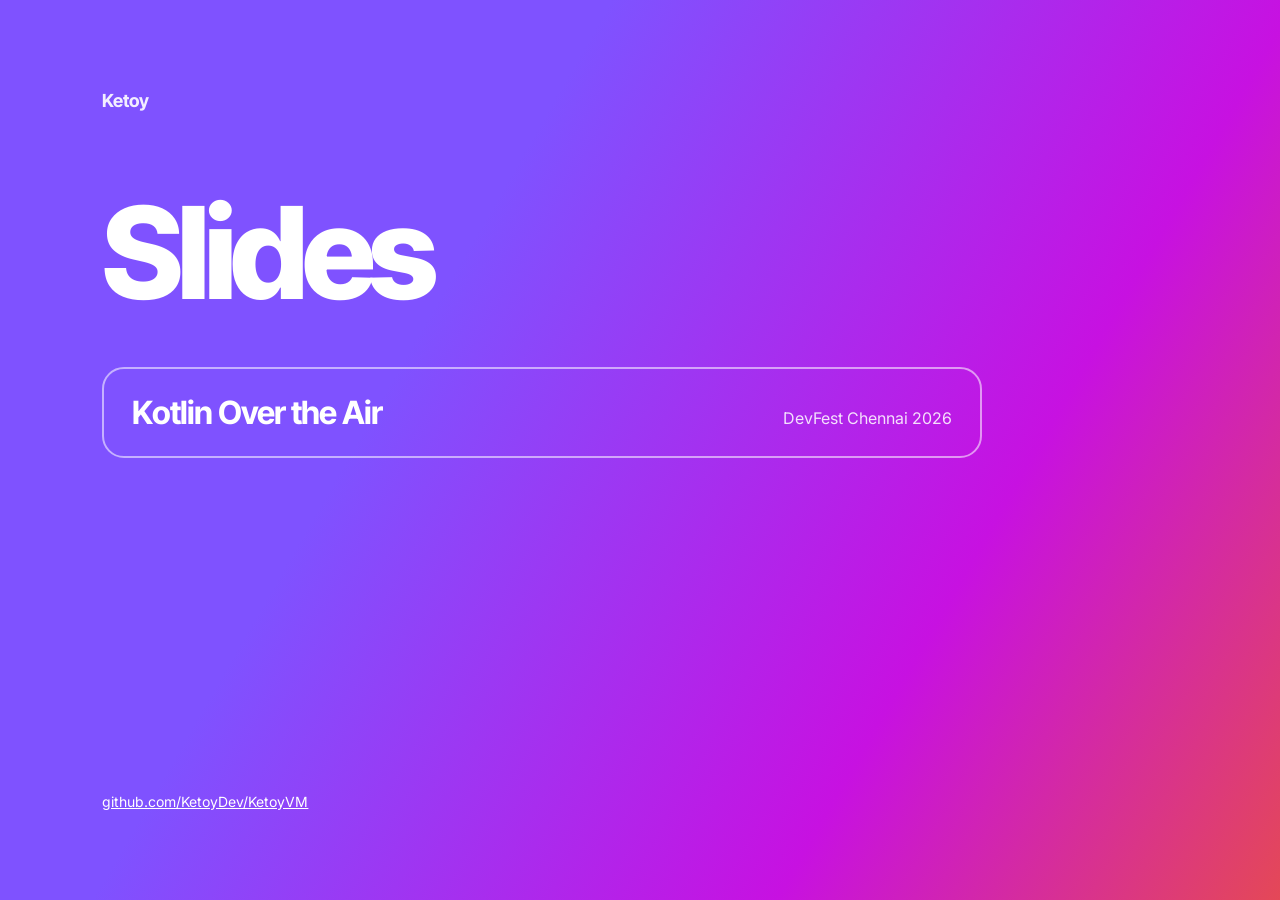
==== index.html @ d12cdced "DevFest Chennai 2026: Kotlin Over the Air Static site for slides.ketoy.dev. Landing page at the root" ====
<!doctype html>
<html lang="en">
<head>
  <meta charset="utf-8">
  <meta name="viewport" content="width=device-width, initial-scale=1">
  <title>Ketoy Slides</title>
  <meta name="description" content="Talk decks from the KetoyVM team.">
  <link rel="preconnect" href="https://fonts.googleapis.com">
  <link rel="stylesheet" href="https://fonts.googleapis.com/css2?family=Inter+Tight:wght@600;700;800&family=Inter:wght@400;500;600&display=swap">
  <style>
    :root {
      --k-purple: #7F52FF;
      --k-magenta: #C711E1;
      --k-coral: #E44857;
      --white-80: rgba(255, 255, 255, .86);
    }
    * { box-sizing: border-box; }
    html, body { margin: 0; min-height: 100%; }
    body {
      min-height: 100vh;
      background: linear-gradient(120deg, var(--k-purple) 0%, var(--k-purple) 34%, var(--k-magenta) 72%, var(--k-coral) 100%);
      color: #fff;
      font-family: 'Inter', -apple-system, 'Segoe UI', sans-serif;
      -webkit-font-smoothing: antialiased;
      display: flex; flex-direction: column;
      padding: clamp(32px, 7vw, 104px) clamp(16px, 8vw, 128px);
    }
    .brand { font-family: 'Inter Tight', 'Inter', sans-serif; font-weight: 700; font-size: 18px; letter-spacing: -0.01em; opacity: .9; }
    h1 { font-family: 'Inter Tight', 'Inter', sans-serif; font-weight: 800; font-size: clamp(48px, 10vw, 128px); line-height: .95; letter-spacing: -0.05em; margin: clamp(40px, 9vh, 96px) 0 clamp(32px, 6vh, 64px); }
    ul { list-style: none; margin: 0; padding: 0; max-width: 880px; }
    li + li { margin-top: 12px; }
    a.talk {
      display: flex; justify-content: space-between; align-items: baseline; gap: 24px; flex-wrap: wrap;
      color: #fff; text-decoration: none;
      padding: 24px 28px; border-radius: 22px;
      border: 2px solid rgba(255, 255, 255, .55);
      transition: background .2s ease, border-color .2s ease;
    }
    a.talk:hover, a.talk:focus-visible { background: rgba(255, 255, 255, .12); border-color: #fff; outline: none; }
    .talk b { font-family: 'Inter Tight', 'Inter', sans-serif; font-size: clamp(22px, 3vw, 32px); letter-spacing: -0.025em; }
    .talk span { font-size: 16px; color: var(--white-80); }
    footer { margin-top: auto; padding-top: 48px; font-size: 14px; color: var(--white-80); }
    footer a { color: #fff; }
  </style>
</head>
<body>
  <div class="brand">Ketoy</div>
  <h1>Slides</h1>
  <ul>
    <li>
      <a class="talk" href="/devfest-chennai-26/">
        <b>Kotlin Over the Air</b>
        <span>DevFest Chennai 2026</span>
      </a>
    </li>
  </ul>
  <footer><a href="https://github.com/KetoyDev/KetoyVM">github.com/KetoyDev/KetoyVM</a></footer>
</body>
</html>
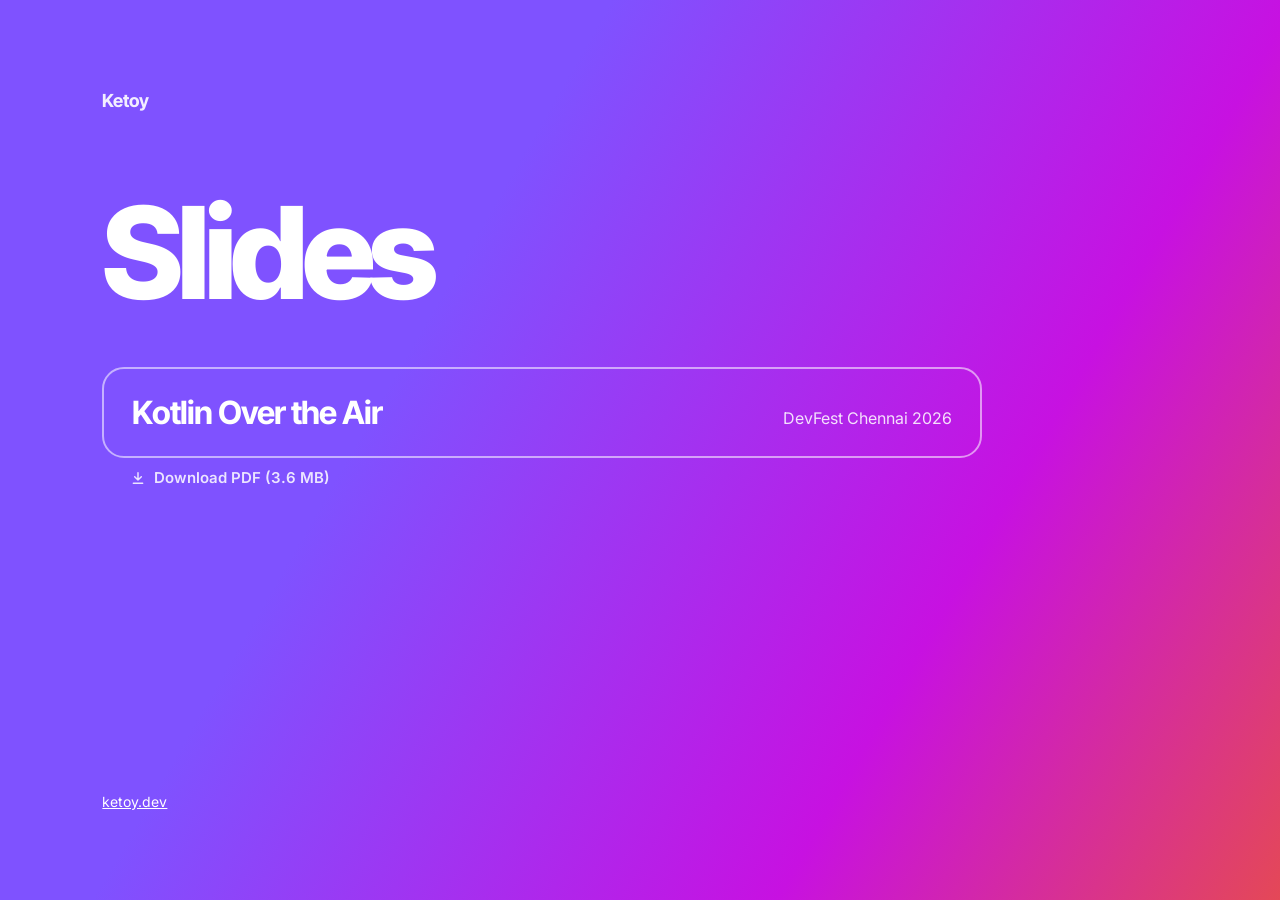
==== commit 803a22ff: "Add a PDF of the slides; drop the KetoyVM repo link from the site - kotlin-over-the-air.pdf: all 28 " ====
--- a/index.html
+++ b/index.html
@@ -4,7 +4,7 @@
   <meta charset="utf-8">
   <meta name="viewport" content="width=device-width, initial-scale=1">
   <title>Ketoy Slides</title>
-  <meta name="description" content="Talk decks from the KetoyVM team.">
+  <meta name="description" content="Talk decks from the Ketoy team.">
   <link rel="preconnect" href="https://fonts.googleapis.com">
   <link rel="stylesheet" href="https://fonts.googleapis.com/css2?family=Inter+Tight:wght@600;700;800&family=Inter:wght@400;500;600&display=swap">
   <style>
@@ -39,6 +39,9 @@
     a.talk:hover, a.talk:focus-visible { background: rgba(255, 255, 255, .12); border-color: #fff; outline: none; }
     .talk b { font-family: 'Inter Tight', 'Inter', sans-serif; font-size: clamp(22px, 3vw, 32px); letter-spacing: -0.025em; }
     .talk span { font-size: 16px; color: var(--white-80); }
+    .pdf { display: inline-flex; align-items: center; gap: 8px; margin: 10px 0 0 28px; color: #fff; font-size: 15px; font-weight: 600; text-decoration: none; opacity: .85; }
+    .pdf:hover, .pdf:focus-visible { opacity: 1; text-decoration: underline; outline: none; }
+    .pdf svg { width: 16px; height: 16px; fill: none; stroke: currentColor; stroke-width: 2.2; stroke-linecap: round; stroke-linejoin: round; }
     footer { margin-top: auto; padding-top: 48px; font-size: 14px; color: var(--white-80); }
     footer a { color: #fff; }
   </style>
@@ -52,8 +55,9 @@
         <b>Kotlin Over the Air</b>
         <span>DevFest Chennai 2026</span>
       </a>
+      <a class="pdf" href="/devfest-chennai-26/kotlin-over-the-air.pdf" download="Kotlin-Over-the-Air-DevFest-Chennai-2026.pdf"><svg viewBox="0 0 24 24" aria-hidden="true"><path d="M12 4v11M7 10l5 5 5-5M5 20h14"/></svg>Download PDF (3.6 MB)</a>
     </li>
   </ul>
-  <footer><a href="https://github.com/KetoyDev/KetoyVM">github.com/KetoyDev/KetoyVM</a></footer>
+  <footer><a href="https://ketoy.dev">ketoy.dev</a></footer>
 </body>
 </html>
